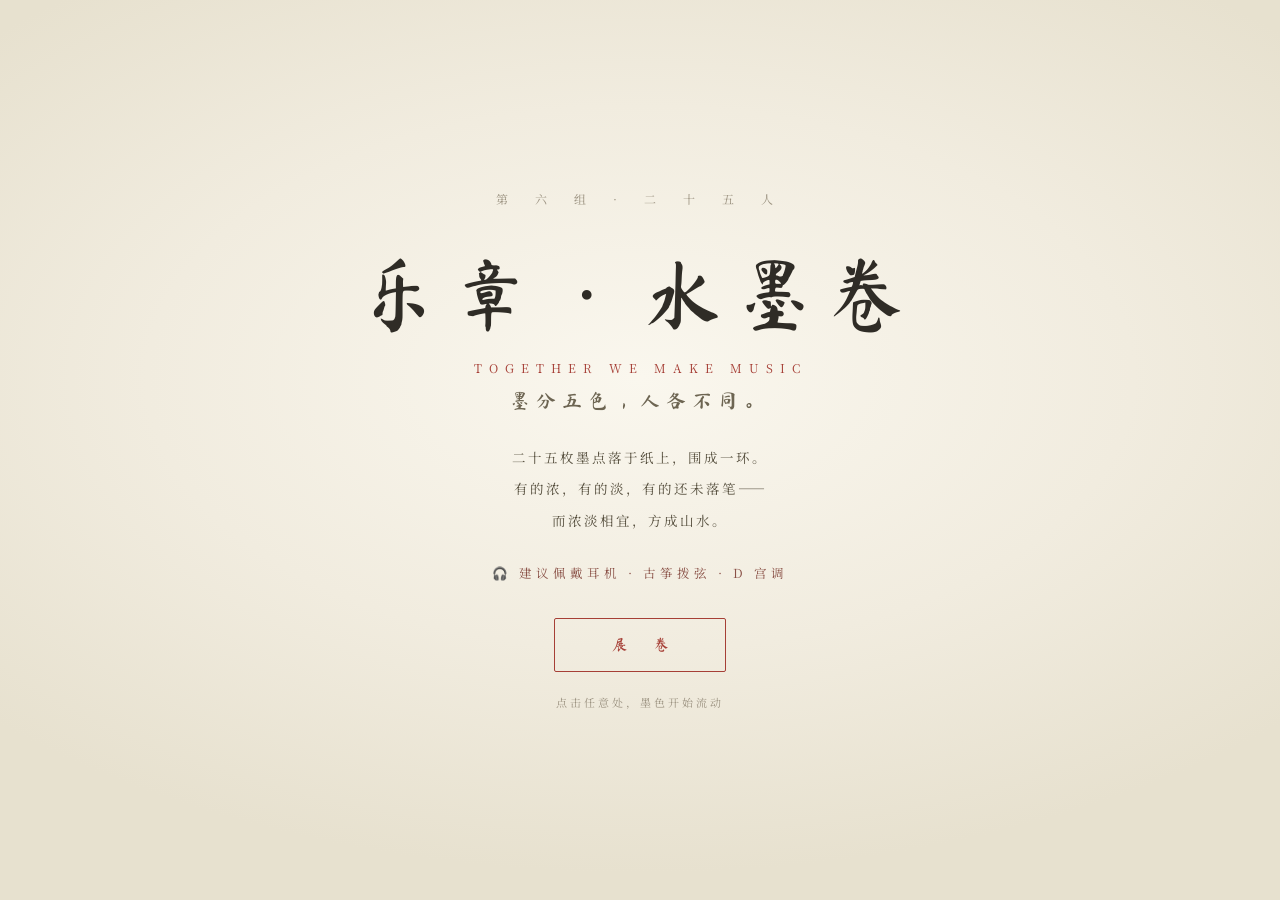
==== ink/index.html @ ac3c33ce "我们的乐章 · 五种风格：水墨卷/多巴胺/Y2K/杂志刊/星轨，同一份25人名单与交互，背景动画音色各异" ====
<!DOCTYPE html>
<html lang="zh-CN">
<head>
<meta charset="UTF-8">
<meta name="viewport" content="width=device-width, initial-scale=1.0">
<title>乐章 · 水墨卷 — GROUP 06</title>
<meta name="description" content="水墨丹青，二十五人成一曲。点击谱线听一个声部，点音符认识一个人。">
<link rel="preconnect" href="https://fonts.googleapis.com">
<link rel="preconnect" href="https://fonts.gstatic.com" crossorigin>
<link href="https://fonts.googleapis.com/css2?family=Ma+Shan+Zheng&family=Noto+Serif+SC:wght@600;900&family=Noto+Sans+SC:wght@300;400;500&display=swap" rel="stylesheet">
<link rel="stylesheet" href="css/style.css?v=2">
</head>
<body class="t-ink">

<canvas id="dust"></canvas>

<!-- 远山与雾（静态水墨层） -->
<svg id="mountains" viewBox="0 0 1600 900" preserveAspectRatio="xMidYMid slice" aria-hidden="true">
  <defs>
    <linearGradient id="mtnFar" x1="0" y1="0" x2="0" y2="1">
      <stop offset="0%" stop-color="#8f8a7c" stop-opacity=".34"/>
      <stop offset="100%" stop-color="#8f8a7c" stop-opacity="0"/>
    </linearGradient>
    <linearGradient id="mtnNear" x1="0" y1="0" x2="0" y2="1">
      <stop offset="0%" stop-color="#4a463d" stop-opacity=".38"/>
      <stop offset="100%" stop-color="#4a463d" stop-opacity="0"/>
    </linearGradient>
  </defs>
  <path d="M0,560 C180,470 300,500 430,420 C520,365 600,300 730,330 C860,360 900,470 1050,440 C1200,410 1290,330 1400,370 C1500,405 1560,480 1600,520 L1600,900 L0,900 Z" fill="url(#mtnFar)"/>
  <path d="M0,680 C150,600 260,640 400,570 C520,510 640,470 780,505 C930,542 990,640 1150,610 C1300,582 1420,530 1600,600 L1600,900 L0,900 Z" fill="url(#mtnNear)"/>
  <!-- 落款印章 -->
  <g transform="translate(1462,700)">
    <rect x="0" y="0" width="86" height="86" rx="6" fill="#a63f36" opacity=".88"/>
    <text x="43" y="40" text-anchor="middle" font-size="30" fill="#f5f1e6" font-family="'Ma Shan Zheng',serif">乐</text>
    <text x="43" y="74" text-anchor="middle" font-size="24" fill="#f5f1e6" font-family="'Ma Shan Zheng',serif">章</text>
  </g>
</svg>

<!-- 环形五线谱 -->
<svg id="stage" viewBox="0 0 1600 900" preserveAspectRatio="xMidYMid meet">
  <defs>
    <linearGradient id="gGlyphA" x1="0" y1="0" x2="0" y2="1">
      <stop offset="0%" stop-color="#4c463c"/>
      <stop offset="100%" stop-color="#15130f"/>
    </linearGradient>
    <linearGradient id="gGlyphB" x1="0" y1="0" x2="0" y2="1">
      <stop offset="0%" stop-color="#7a4a3a"/>
      <stop offset="100%" stop-color="#a63f36"/>
    </linearGradient>
    <linearGradient id="gStaff" x1="0" y1="0" x2="1" y2="1">
      <stop offset="0%" stop-color="#6f695c" stop-opacity=".10"/>
      <stop offset="40%" stop-color="#57503f" stop-opacity=".45"/>
      <stop offset="65%" stop-color="#57503f" stop-opacity=".5"/>
      <stop offset="100%" stop-color="#6f695c" stop-opacity=".10"/>
    </linearGradient>
    <linearGradient id="gComet" x1="0" y1="0" x2="1" y2="0">
      <stop offset="0%" stop-color="#8a8272" stop-opacity="0"/>
      <stop offset="100%" stop-color="#3f3a2f"/>
    </linearGradient>
    <radialGradient id="gHalo">
      <stop offset="0%" stop-color="#a63f36" stop-opacity=".38"/>
      <stop offset="45%" stop-color="#8f8a7c" stop-opacity=".22"/>
      <stop offset="100%" stop-color="#8f8a7c" stop-opacity="0"/>
    </radialGradient>
    <filter id="fShadow" x="-80%" y="-80%" width="260%" height="260%">
      <feDropShadow dx="0" dy="5" stdDeviation="3.5" flood-color="#3a352c" flood-opacity="0.4"/>
    </filter>
    <filter id="fGlow" x="-80%" y="-80%" width="260%" height="260%">
      <feGaussianBlur stdDeviation="2.2" result="b"/>
      <feMerge><feMergeNode in="b"/><feMergeNode in="SourceGraphic"/></feMerge>
    </filter>
  </defs>

  <ellipse class="ring-ghost" cx="800" cy="452" rx="624" ry="236" transform="rotate(-10 800 452)"/>
  <ellipse class="ring-ghost" cx="800" cy="452" rx="448" ry="164" transform="rotate(-10 800 452)"/>

  <g id="ringbase">
    <ellipse class="staff" cx="800" cy="452" rx="496" ry="180" transform="rotate(-10 800 452)"/>
    <ellipse class="staff" cx="800" cy="452" rx="518" ry="189" transform="rotate(-10 800 452)"/>
    <ellipse class="staff" cx="800" cy="452" rx="540" ry="198" transform="rotate(-10 800 452)"/>
    <ellipse class="staff" cx="800" cy="452" rx="562" ry="207" transform="rotate(-10 800 452)"/>
    <ellipse class="staff" cx="800" cy="452" rx="584" ry="216" transform="rotate(-10 800 452)"/>
  </g>

  <ellipse class="comet"    cx="800" cy="452" rx="540" ry="198" transform="rotate(-10 800 452)" pathLength="100"/>
  <ellipse class="comet c2" cx="800" cy="452" rx="562" ry="207" transform="rotate(-10 800 452)" pathLength="100"/>

  <g id="arcs"></g>
  <g id="notes"></g>
  <g id="labels"></g>
</svg>

<div id="vignette"></div>

<header>
  <div class="brand"><b>第六组</b> ｜ 乐章 · 水墨卷</div>
  <div class="hright">
    <button id="rosterBtn" title="上传 / 管理小组名单">⬆ 名单</button>
    <div class="en">INK SCROLL · 25 NOTES</div>
  </div>
</header>

<div id="chip">
  <div id="chipName"></div>
  <div id="chipEn"></div>
  <div id="chipBack">再点一次这段谱线，或点空白处，回到全曲</div>
</div>

<div id="hint"></div>

<div id="progress">
  <span id="ptext">已点亮 0 / 25</span>
  <div id="dots"></div>
</div>

<div id="cornerBR">🎧 建议佩戴耳机</div>

<!-- 个人卡片 -->
<div id="modal">
  <div id="card">
    <button id="mclose" aria-label="关闭">×</button>
    <img id="mimg" alt="" hidden>
    <div class="ovl">人物志 · <span id="mnum"></span> / <span id="mnumTotal">25</span></div>
    <h2 id="mname"></h2>
    <div id="mrole"></div>
    <div id="mtimbre"></div>
    <div class="card-hr"></div>
    <p id="mquote"></p>
    <p id="mtrait"></p>
    <div id="mfoot">此音符已点亮 · <b id="mcount"></b></div>
  </div>
</div>

<!-- 终章 -->
<div id="finale">
  <div class="f-inner">
    <div class="f-ovl" id="finaleOvl">FINALE · 二十五枚音符，齐鸣</div>
    <h2 class="f-title">一人一墨点，<br>合笔成一卷山水。</h2>
    <div class="f-names" id="fnames"></div>
    <div class="f-line" id="fline">25 枚墨点 · 一卷山水 ｜ 第六组</div>
    <div class="f-sub">墨有浓淡，曲有先后——都是这一卷的一部分。</div>
    <br>
    <button id="replay">再展一卷</button>
  </div>
</div>

<!-- 名单管理 -->
<div id="rosterModal">
  <div class="rcard">
    <button class="rclose" id="rosterClose" aria-label="关闭">×</button>
    <div class="ovl">ROSTER · 名单管理</div>
    <h2 class="rtitle">换一批成员</h2>
    <p class="rdesc">选一份 CSV / JSON / Excel 表格，整环音符立即换成新的小组——人数可变，音高与音色自动分配。</p>
    <div class="rstatus" id="rstatus"></div>
    <div class="rbtns">
      <button id="rupload">选择文件上传</button>
      <button id="rtpl">下载 CSV 模板</button>
      <button id="rexport">导出当前名单</button>
      <button id="rreset">恢复默认名单</button>
    </div>
    <input type="file" id="rfile" accept=".csv,.json,.xlsx,.xls,.txt" hidden>
    <div class="rhelp">
      表格列：姓名（必填）、职责、一句话简介、个人特色、声部（1/2/3 或 低/中/高）、音高（可留空）。<br>
      名单只保存在这台设备的浏览器里，随时可恢复默认；建议 3～40 人。
    </div>
  </div>
</div>

<div id="toast"></div>

<!-- 入场 -->
<div id="gate">
  <div class="g-inner">
    <div class="g-ovl">第 六 组 · 二 十 五 人</div>
    <h1 class="g-title">乐章 · 水墨卷</h1>
    <div class="g-en">TOGETHER WE MAKE MUSIC</div>
    <div class="g-script">墨分五色，人各不同。</div>
    <p class="g-line">
      二十五枚墨点落于纸上，围成一环。<br>
      有的浓，有的淡，有的还未落笔——<br>
      而浓淡相宜，方成山水。
    </p>
    <div class="g-hp">🎧 建议佩戴耳机 · 古筝拨弦 · D 宫调</div>
    <div class="g-btn">展 卷</div>
    <div class="g-tip">点击任意处，墨色开始流动</div>
  </div>
</div>

<script src="js/members.js?v=2"></script>
<script src="js/audio.js?v=2"></script>
<script src="js/roster.js?v=2"></script>
<script src="js/main.js?v=2"></script>
<script src="js/bg.js?v=2"></script>
</body>
</html>
---- ink/css/style.css ----
/* ============================================================
   乐章 · 水墨卷 —— 宣纸 · 墨 · 朱砂
   ============================================================ */
* { margin: 0; padding: 0; box-sizing: border-box; }

html, body {
  height: 100%; overflow: hidden;
  background: #efeadd;
  font-family: "Noto Serif SC", "STSong", serif;
  color: #2f2c26;
  -webkit-font-smoothing: antialiased;
  user-select: none;
}

/* 宣纸底色 + 纤维纹 */
body::before {
  content: ""; position: fixed; inset: 0; z-index: 0;
  background:
    radial-gradient(ellipse 70% 55% at 50% 42%, #faf7ee 0%, #f1ecdf 55%, #e7e1cf 100%);
}
body::after {
  content: ""; position: fixed; inset: 0; z-index: 0; opacity: .5; pointer-events: none;
  background-image: url("data:image/svg+xml,%3Csvg xmlns='http://www.w3.org/2000/svg' width='240' height='240'%3E%3Cfilter id='n'%3E%3CfeTurbulence type='fractalNoise' baseFrequency='0.9' numOctaves='2'/%3E%3CfeColorMatrix values='0 0 0 0 0.55 0 0 0 0 0.52 0 0 0 0 0.45 0 0 0 0.06 0'/%3E%3C/filter%3E%3Crect width='240' height='240' filter='url(%23n)'/%3E%3C/svg%3E");
}

#mountains { position: fixed; inset: 0; width: 100%; height: 100%; z-index: 0; }
#dust { position: fixed; inset: 0; z-index: 1; }

#vignette {
  position: fixed; inset: 0; z-index: 3; pointer-events: none;
  background: radial-gradient(ellipse at 50% 50%,
    transparent 55%, rgba(120, 108, 84, .14) 82%, rgba(96, 86, 64, .3) 100%);
}

#stage { position: fixed; inset: 0; z-index: 2; width: 100%; height: 100%; }

/* ---------- 环形五线谱 ---------- */
.staff { fill: none; stroke: url(#gStaff); stroke-width: 1; }
.ring-ghost { fill: none; stroke: #7d7666; opacity: .12; stroke-width: 1; }

.comet {
  fill: none; stroke: url(#gComet); stroke-width: 2.2; stroke-linecap: round;
  stroke-dasharray: 16 84; animation: cometRun 22s linear infinite; pointer-events: none;
  opacity: .75;
}
.comet.c2 { animation-duration: 30s; animation-direction: reverse; opacity: .4; stroke-width: 1.4; }
@keyframes cometRun { to { stroke-dashoffset: -200; } }

.arc { stroke: #8a5147; stroke-width: 3; stroke-linecap: round; opacity: 0; transition: opacity .7s; pointer-events: none; }
.arc.warm { opacity: .35; }
.arc.hot  { opacity: .9; }
.archit { cursor: pointer; pointer-events: stroke; }

/* ---------- 音符（墨点） ---------- */
.note { transition: opacity .8s; }
.note.dim { opacity: .16; pointer-events: none; }

.note .halo { fill: url(#gHalo); opacity: 0; transition: opacity 1.2s; }
.note.lit .halo { opacity: .9; animation: haloPulse 3.4s ease-in-out infinite; }
@keyframes haloPulse { 0%,100% { opacity: .55; } 50% { opacity: .95; } }

.note .oring {
  fill: none; stroke: #a63f36; stroke-width: 1; stroke-dasharray: 2 6;
  opacity: 0; transition: opacity .8s;
}
.note.lit .oring { opacity: .75; animation: ringSpin 16s linear infinite; }
@keyframes ringSpin { to { stroke-dashoffset: -160; } }

.note .tilt { transform-box: fill-box; transform-origin: center; }
.note .bob {
  transform-box: fill-box; transform-origin: center;
  animation: noteFloat 5.4s ease-in-out infinite;
  animation-delay: calc(var(--fi, 0) * -1.1s);
}
@keyframes noteFloat { 0%,100% { transform: translateY(0); } 50% { transform: translateY(-4px); } }

.note .glyph {
  fill: url(#gGlyphA); filter: url(#fShadow); cursor: pointer;
  transform-box: fill-box; transform-origin: center;
  transition: transform .35s cubic-bezier(.2,.8,.3,1.2);
}
.note.alt .glyph { fill: url(#gGlyphB); }
.note:hover .glyph { transform: scale(1.26); }
.note.lit .glyph { animation: litBreath 3.6s ease-in-out infinite; }
@keyframes litBreath { 0%,100% { opacity: 1; } 50% { opacity: .78; } }

.note.flash .glyph { animation: flashBig .95s cubic-bezier(.2,.8,.3,1) both; }
@keyframes flashBig {
  0% { transform: scale(1); }
  30% { transform: scale(2); filter: brightness(1.4); }
  100% { transform: scale(1); filter: brightness(1); }
}
.note .hit { cursor: pointer; }

.note .mini { fill: #6d6552; font-size: 12px; letter-spacing: 2px; opacity: 0; transition: opacity .8s; font-family: "Noto Serif SC", serif; }
.note.lit .mini { opacity: .85; }
#stage.solo .note .mini { opacity: 0; }

/* ---------- 浮现姓名 ---------- */
.lbl { opacity: 0; transition: opacity .9s; pointer-events: none; }
.lbl.show { opacity: 1; }
.lbl .nm {
  fill: #2f2c26; font-size: 21px; font-weight: 600; letter-spacing: 5px;
  font-family: "Ma Shan Zheng", "Noto Serif SC", serif;
  paint-order: stroke; stroke: rgba(244, 240, 229, .85); stroke-width: 4px;
}
.lbl .rl {
  fill: #8a5147; font-size: 11.5px; letter-spacing: 3px;
  paint-order: stroke; stroke: rgba(244, 240, 229, .85); stroke-width: 3px;
}

/* ---------- 固定信息 ---------- */
header {
  position: fixed; z-index: 5; top: 0; left: 0; right: 0;
  display: flex; justify-content: space-between; align-items: center;
  padding: 26px 38px; font-size: 12.5px; letter-spacing: 4px; color: #6d6552;
  pointer-events: none;
}
header .brand b { color: #a63f36; font-weight: 600; font-family: "Ma Shan Zheng", serif; font-size: 15px; }
header .en { opacity: .55; letter-spacing: 3px; font-size: 11px; }
.hright { display: flex; align-items: center; gap: 16px; }

#cornerBR {
  position: fixed; z-index: 5; right: 38px; bottom: 30px;
  font-size: 11.5px; letter-spacing: 3px; color: #9b9280; pointer-events: none;
}

#hint {
  position: fixed; z-index: 5; left: 50%; bottom: 96px;
  transform: translateX(-50%) translateY(10px);
  font-size: 14px; letter-spacing: 4px; color: #57503f;
  opacity: 0; transition: opacity 1.2s, transform 1.2s; pointer-events: none;
  text-shadow: 0 0 12px rgba(250, 247, 238, .95);
  white-space: nowrap;
}
#hint.show { opacity: .95; transform: translateX(-50%) translateY(0); }

#chip {
  position: fixed; z-index: 5; top: 20px; left: 50%;
  transform: translateX(-50%) translateY(-14px);
  text-align: center; opacity: 0; transition: opacity .9s, transform .9s; pointer-events: none;
}
#chip.show { opacity: 1; transform: translateX(-50%) translateY(0); }
#chipName {
  font-family: "Ma Shan Zheng", serif; font-size: 27px; letter-spacing: 10px; color: #2f2c26;
}
#chipEn { margin-top: 8px; font-size: 11px; letter-spacing: 3px; color: #8a5147; }
#chipBack { margin-top: 9px; font-size: 11px; letter-spacing: 3px; color: #9b9280; }

#progress { position: fixed; z-index: 5; left: 38px; bottom: 28px; pointer-events: none; }
#ptext { font-size: 12px; letter-spacing: 3px; color: #6d6552; }
#dots { margin-top: 10px; display: flex; gap: 14px; }
.dgrp { display: flex; gap: 7px; }
#dots i {
  width: 7px; height: 7px; border-radius: 50%;
  background: rgba(109, 101, 82, .12); border: 1px solid rgba(109, 101, 82, .4);
  transition: all .6s;
}
#dots i.on { background: #a63f36; border-color: #a63f36; box-shadow: 0 0 8px rgba(166, 63, 54, .6); }

/* ---------- 入场 ---------- */
#gate {
  position: fixed; inset: 0; z-index: 50;
  display: flex; align-items: center; justify-content: center;
  background:
    radial-gradient(ellipse 70% 55% at 50% 42%, #faf7ee 0%, #f1ecdf 55%, #e7e1cf 100%);
  cursor: pointer; transition: opacity 1.4s;
}
#gate.hide { opacity: 0; pointer-events: none; }
.g-inner { text-align: center; animation: gateIn 2.2s ease both; }
@keyframes gateIn { from { opacity: 0; transform: translateY(16px); } to { opacity: 1; } }

.g-ovl { font-size: 12px; letter-spacing: 12px; color: #9b9280; }
.g-title {
  margin-top: 26px;
  font-family: "Ma Shan Zheng", "Noto Serif SC", serif;
  font-size: 78px; font-weight: 400; letter-spacing: 14px;
  color: #2f2c26;
}
.g-en { margin-top: 14px; font-size: 12px; letter-spacing: 7px; color: #a63f36; }
.g-script {
  margin-top: 14px;
  font-family: "Ma Shan Zheng", serif; font-size: 20px; letter-spacing: 6px; color: #6d6552;
}
.g-line {
  margin: 32px auto 0; width: 380px;
  font-size: 13.5px; line-height: 2.3; letter-spacing: 2px; color: #57503f;
}
.g-hp { margin-top: 28px; font-size: 12.5px; letter-spacing: 4px; color: #8a5147; }
.g-btn {
  margin: 36px auto 0; width: 172px; height: 54px; line-height: 52px;
  border: 1px solid #a63f36; border-radius: 2px;
  font-size: 15px; letter-spacing: 12px; text-indent: 12px; color: #a63f36;
  font-family: "Ma Shan Zheng", serif;
  animation: btnBreath 3s ease-in-out infinite; transition: background .5s;
}
.g-btn:hover { background: rgba(166, 63, 54, .07); }
@keyframes btnBreath {
  0%,100% { box-shadow: 0 0 0 0 rgba(166,63,54,.25); }
  50% { box-shadow: 0 0 22px 2px rgba(166,63,54,.2); }
}
.g-tip { margin-top: 22px; font-size: 11px; letter-spacing: 3px; color: #9b9280; }

/* ---------- 个人卡片（纸笺） ---------- */
#modal {
  position: fixed; inset: 0; z-index: 40;
  display: flex; align-items: center; justify-content: center;
  background: rgba(72, 64, 50, .3);
  opacity: 0; pointer-events: none; transition: opacity .5s;
}
#modal.show { opacity: 1; pointer-events: auto; }

#card {
  position: relative; width: 400px; max-width: 88vw;
  padding: 46px 44px 38px;
  background: #faf7ee;
  border: 1px solid rgba(90, 82, 66, .45);
  box-shadow: 0 24px 70px rgba(90, 78, 55, .3);
  transform: translateY(14px) scale(.97);
  transition: transform .5s cubic-bezier(.2,.8,.3,1.1);
}
#modal.show #card { transform: translateY(0) scale(1); }
#card::before, #card::after {
  content: ""; position: absolute; width: 22px; height: 22px;
  border-color: #a63f36; border-style: solid;
}
#card::before { top: -1px; left: -1px; border-width: 2px 0 0 2px; }
#card::after  { bottom: -1px; right: -1px; border-width: 0 2px 2px 0; }

#mclose {
  position: absolute; top: 10px; right: 14px;
  background: none; border: none; font-size: 22px; color: #9b9280; cursor: pointer; transition: color .3s;
}
#mclose:hover { color: #a63f36; }

#mimg {
  position: absolute; top: 34px; right: 36px;
  width: 96px; height: 96px; border-radius: 50%;
  object-fit: cover; border: 1px solid rgba(166, 63, 54, .5);
  box-shadow: 0 6px 18px rgba(90, 78, 55, .3);
}

.ovl { font-size: 10px; letter-spacing: 5px; color: #9b9280; }
#mname {
  margin-top: 16px;
  font-family: "Ma Shan Zheng", serif;
  font-size: 52px; font-weight: 400; letter-spacing: 12px; color: #2f2c26;
}
#mrole { margin-top: 10px; font-size: 13px; letter-spacing: 3px; color: #a63f36; }
#mtimbre { margin-top: 6px; font-size: 11px; letter-spacing: 2px; color: #9b9280; }

.card-hr { margin: 24px 0; height: 1px; background: linear-gradient(90deg, rgba(90,82,66,.5), rgba(90,82,66,0)); }
#mquote {
  font-family: "Noto Serif SC", serif;
  font-size: 17.5px; line-height: 2; letter-spacing: 2px; color: #2f2c26;
}
#mtrait { margin-top: 16px; font-size: 13px; line-height: 1.9; letter-spacing: 1px; color: #6d6552; }

#mfoot {
  margin-top: 28px; padding-top: 18px;
  border-top: 1px dashed rgba(90, 82, 66, .35);
  font-size: 11px; letter-spacing: 3px; color: #9b9280;
}
#mfoot b { color: #a63f36; font-weight: 600; }

/* ---------- 终章 ---------- */
#finale {
  position: fixed; inset: 0; z-index: 45;
  display: flex; align-items: center; justify-content: center;
  background: radial-gradient(ellipse at 50% 42%, #faf7ee 0%, #f1ecdf 55%, #e7e1cf 100%);
  opacity: 0; pointer-events: none; transition: opacity 1.8s;
}
#finale.show { opacity: 1; pointer-events: auto; }
.f-inner { text-align: center; padding: 0 24px; animation: gateIn 2s ease both; }

.f-ovl { font-size: 11px; letter-spacing: 8px; color: #9b9280; }
.f-title {
  margin-top: 30px;
  font-family: "Ma Shan Zheng", serif;
  font-size: 44px; font-weight: 400; line-height: 1.9; letter-spacing: 10px; color: #2f2c26;
}
.f-names { margin: 44px auto 0; display: flex; gap: 56px; justify-content: center; flex-wrap: wrap; }
.f-col { min-width: 150px; }
.f-col h4 {
  font-size: 11px; font-weight: 400; letter-spacing: 4px; color: #8a5147;
  padding-bottom: 12px; border-bottom: 1px solid rgba(90, 82, 66, .3); margin-bottom: 14px;
}
.f-col p { font-size: 14px; letter-spacing: 4px; line-height: 2.3; color: #57503f; }

.f-line { margin-top: 46px; font-size: 13px; letter-spacing: 5px; color: #a63f36; }
.f-sub { margin-top: 14px; font-size: 12px; letter-spacing: 3px; color: #9b9280; }

#replay {
  margin-top: 44px; padding: 14px 46px;
  background: none; border: 1px solid #a63f36; border-radius: 2px;
  font-size: 13px; letter-spacing: 6px; text-indent: 6px; color: #a63f36; cursor: pointer;
  transition: background .5s, box-shadow .5s; font-family: inherit;
}
#replay:hover { background: rgba(166, 63, 54, .07); box-shadow: 0 0 22px rgba(166, 63, 54, .2); }

/* ---------- 名单管理 ---------- */
#rosterBtn {
  pointer-events: auto; background: none;
  border: 1px solid rgba(109, 101, 82, .5); border-radius: 2px;
  padding: 7px 16px; font-size: 11px; letter-spacing: 3px; color: #6d6552;
  cursor: pointer; transition: all .4s; font-family: inherit;
}
#rosterBtn:hover { border-color: #a63f36; color: #a63f36; }

#rosterModal {
  position: fixed; inset: 0; z-index: 46;
  display: flex; align-items: center; justify-content: center;
  background: rgba(72, 64, 50, .35);
  opacity: 0; pointer-events: none; transition: opacity .45s;
}
#rosterModal.show { opacity: 1; pointer-events: auto; }

.rcard {
  position: relative; width: 460px; max-width: 90vw;
  padding: 42px 42px 32px;
  background: #faf7ee; border: 1px solid rgba(90, 82, 66, .5);
  box-shadow: 0 24px 70px rgba(90, 78, 55, .35);
  transform: translateY(14px) scale(.97);
  transition: transform .45s cubic-bezier(.2,.8,.3,1.1);
}
#rosterModal.show .rcard { transform: translateY(0) scale(1); }
.rcard::before, .rcard::after {
  content: ""; position: absolute; width: 22px; height: 22px;
  border-color: #a63f36; border-style: solid;
}
.rcard::before { top: -1px; left: -1px; border-width: 2px 0 0 2px; }
.rcard::after  { bottom: -1px; right: -1px; border-width: 0 2px 2px 0; }
.rclose {
  position: absolute; top: 10px; right: 14px; background: none; border: none;
  font-size: 22px; color: #9b9280; cursor: pointer;
}
.rclose:hover { color: #a63f36; }
.rtitle {
  margin-top: 14px; font-family: "Ma Shan Zheng", serif;
  font-size: 32px; letter-spacing: 8px; color: #2f2c26;
}
.rdesc { margin-top: 14px; font-size: 13px; line-height: 1.9; letter-spacing: 1px; color: #6d6552; }
.rstatus {
  margin-top: 18px; padding: 10px 16px; border: 1px dashed rgba(90, 82, 66, .4);
  font-size: 12px; letter-spacing: 2px; color: #a63f36;
}
.rbtns { margin-top: 22px; display: grid; grid-template-columns: 1fr 1fr; gap: 12px; }
.rbtns button {
  padding: 13px 10px; background: none; border: 1px solid rgba(90, 82, 66, .5);
  font-size: 13px; letter-spacing: 2px; color: #2f2c26; cursor: pointer;
  transition: all .4s; font-family: inherit;
}
.rbtns button:hover { background: rgba(166, 63, 54, .06); box-shadow: 0 0 16px rgba(166, 63, 54, .15); }
#rreset { border-color: rgba(166, 63, 54, .5); color: #a63f36; }
.rhelp {
  margin-top: 22px; padding-top: 16px; border-top: 1px dashed rgba(90, 82, 66, .35);
  font-size: 11px; line-height: 2; letter-spacing: 1px; color: #9b9280;
}

/* ---------- 浮消息 ---------- */
#toast {
  position: fixed; z-index: 60; top: 24px; left: 50%;
  transform: translateX(-50%) translateY(-8px);
  max-width: 82vw; padding: 12px 26px;
  background: #faf7ee; border: 1px solid rgba(90, 82, 66, .5);
  box-shadow: 0 12px 30px rgba(90, 78, 55, .3);
  font-size: 13px; letter-spacing: 2px; color: #2f2c26;
  opacity: 0; pointer-events: none; transition: opacity .4s, transform .4s;
  white-space: nowrap; overflow: hidden; text-overflow: ellipsis;
}
#toast.show { opacity: 1; transform: translateX(-50%) translateY(0); }
#toast.err { border-color: #a63f36; color: #a63f36; }

@media (max-width: 720px) {
  header { padding: 18px 20px; }
  header .en { display: none; }
  #cornerBR { right: 20px; bottom: 20px; }
  #progress { left: 20px; bottom: 20px; }
  #hint { bottom: 120px; font-size: 12px; white-space: normal; width: 86vw; text-align: center; }
  .g-title { font-size: 48px; letter-spacing: 10px; }
  .f-title { font-size: 30px; letter-spacing: 6px; }
  .f-names { gap: 28px; }
  #chipName { font-size: 20px; letter-spacing: 5px; }
  .rcard { padding: 32px 24px 24px; }
  .rbtns { grid-template-columns: 1fr; }
}
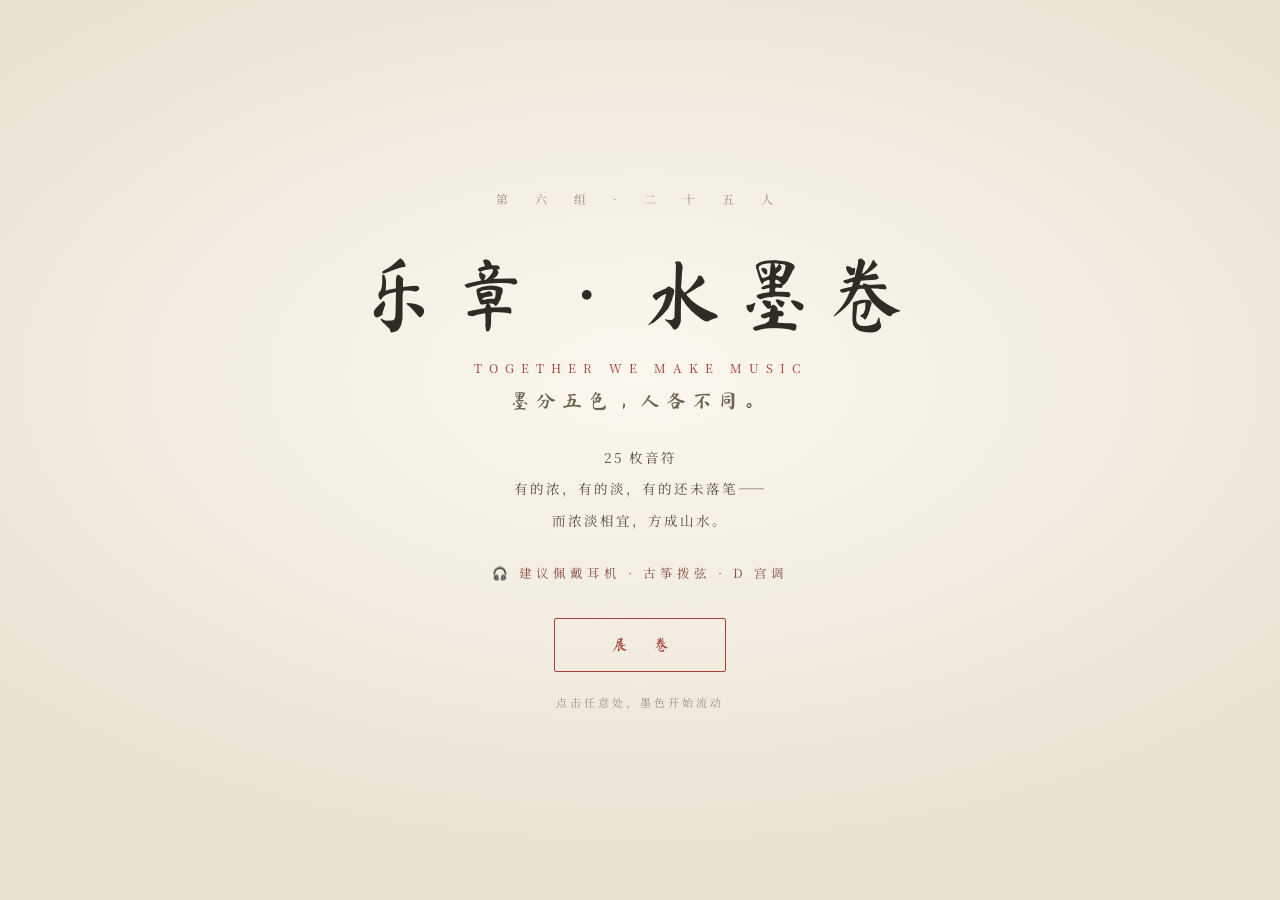
==== commit cdf733f3: "第二轮评审修复：五站 roster.js 同步新版、gcount 动态人数支持各站措辞、star 连线不拦截点击、mag 颗粒层复用 .grain 节点、dustCount 用 ?? 保留 0、终章 " ====
--- a/ink/index.html
+++ b/ink/index.html
@@ -8,7 +8,7 @@
 <link rel="preconnect" href="https://fonts.googleapis.com">
 <link rel="preconnect" href="https://fonts.gstatic.com" crossorigin>
 <link href="https://fonts.googleapis.com/css2?family=Ma+Shan+Zheng&family=Noto+Serif+SC:wght@600;900&family=Noto+Sans+SC:wght@300;400;500&display=swap" rel="stylesheet">
-<link rel="stylesheet" href="css/style.css?v=2">
+<link rel="stylesheet" href="css/style.css?v=4">
 </head>
 <body class="t-ink">
 
@@ -176,7 +176,8 @@
     <div class="g-en">TOGETHER WE MAKE MUSIC</div>
     <div class="g-script">墨分五色，人各不同。</div>
     <p class="g-line">
-      二十五枚墨点落于纸上，围成一环。<br>
+      <p class="g-line">
+      <span id="gcount" data-fmt="{n} 枚墨点">二十五枚墨点落于纸上，围成一环。</span><br>
       有的浓，有的淡，有的还未落笔——<br>
       而浓淡相宜，方成山水。
     </p>
@@ -186,10 +187,10 @@
   </div>
 </div>
 
-<script src="js/members.js?v=2"></script>
-<script src="js/audio.js?v=2"></script>
-<script src="js/roster.js?v=2"></script>
-<script src="js/main.js?v=2"></script>
-<script src="js/bg.js?v=2"></script>
+<script src="js/members.js?v=4"></script>
+<script src="js/audio.js?v=4"></script>
+<script src="js/roster.js?v=4"></script>
+<script src="js/main.js?v=4"></script>
+<script src="js/bg.js?v=4"></script>
 </body>
 </html>
